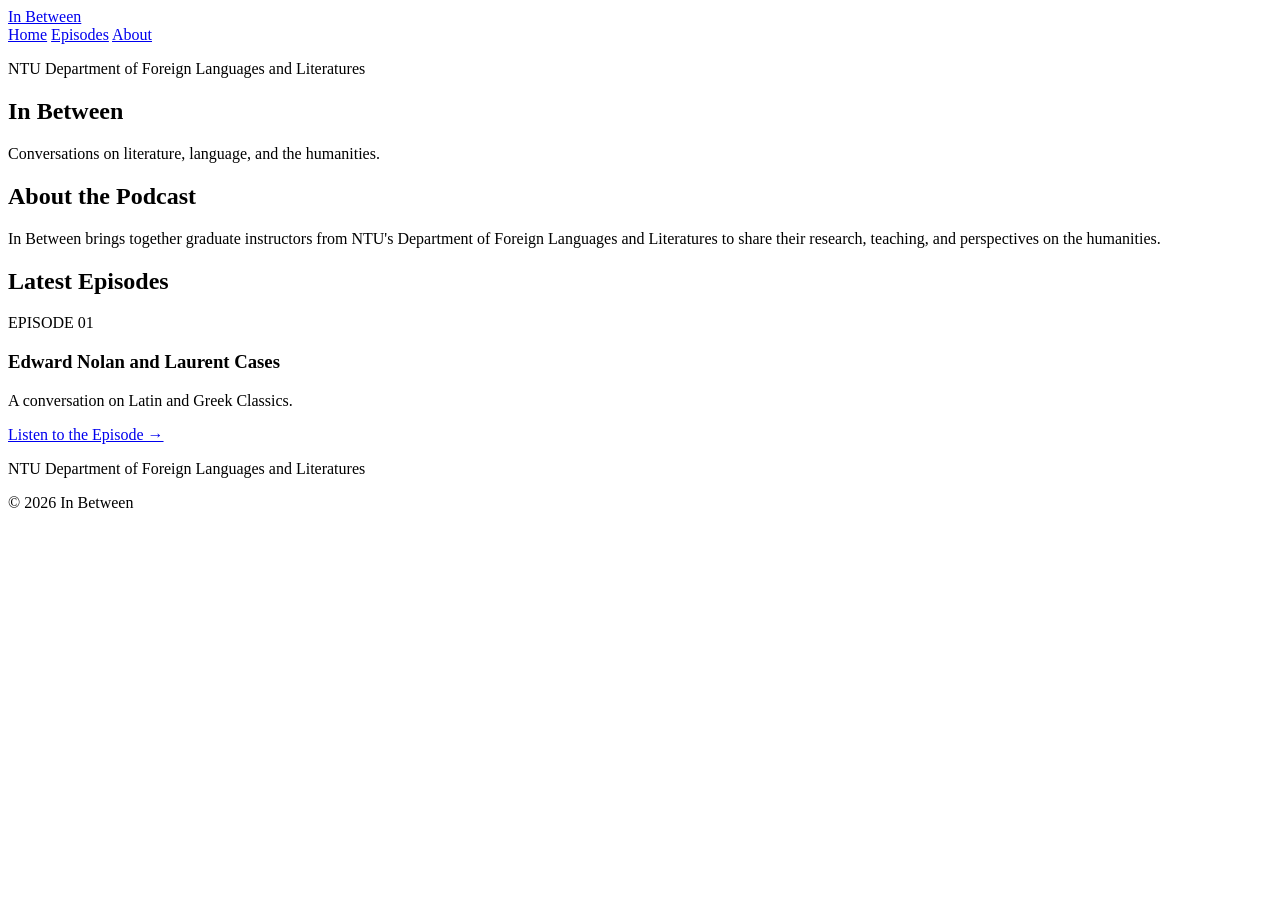
==== index.html @ 19f3ab72 "Create index.html" ====
<!DOCTYPE html>
<html lang="en">
<head>
    <meta charset="UTF-8">
    <meta name="viewport" content="width=device-width, initial-scale=1.0">

    <title>In Between | NTU DFLL Podcast</title>

    <link rel="stylesheet" href="css/style.css">
</head>

<body>

    <header class="site-header">
        <a href="index.html" class="logo">In Between</a>

        <nav>
            <a href="index.html">Home</a>
            <a href="#episodes">Episodes</a>
            <a href="#about">About</a>
        </nav>
    </header>

    <main>

        <section class="hero">
            <p class="eyebrow">NTU Department of Foreign Languages and Literatures</p>

            <h1>In Between</h1>

            <p class="hero-description">
                Conversations on literature, language, and the humanities.
            </p>
        </section>

        <section id="about" class="about">
            <h2>About the Podcast</h2>

            <p>
                In Between brings together graduate instructors
                from NTU's Department of Foreign Languages and
                Literatures to share their research, teaching,
                and perspectives on the humanities.
            </p>
        </section>

        <section id="episodes" class="episodes">
            <h2>Latest Episodes</h2>

            <div class="episode-card">
                <p class="episode-number">EPISODE 01</p>

                <h3>Edward Nolan and Laurent Cases</h3>

                <p>
                    A conversation on Latin and Greek Classics.
                </p>

                <a href="episodes/episode-01.html" class="read-more">
                    Listen to the Episode →
                </a>
            </div>

        </section>

    </main>

    <footer>
        <p>
            NTU Department of Foreign Languages and Literatures
        </p>
        <p>© 2026 In Between</p>
    </footer>

</body>
</html>
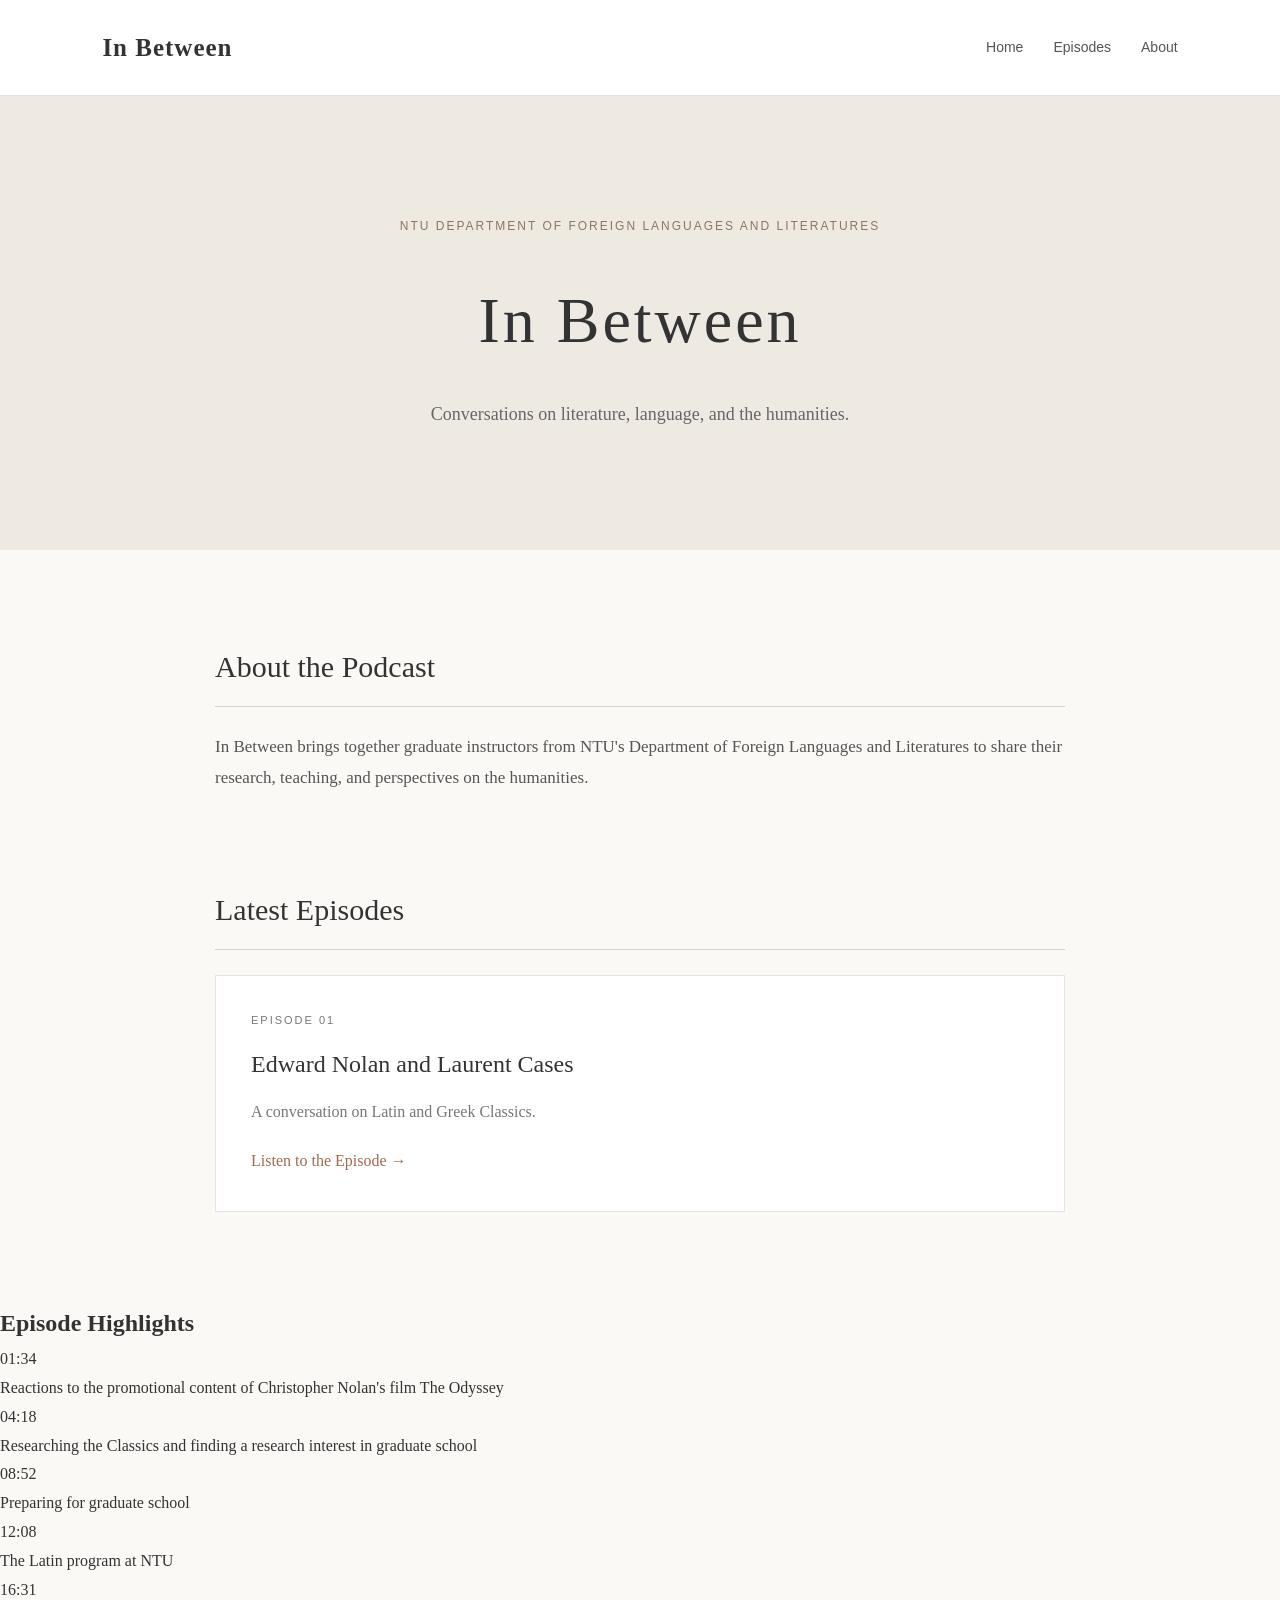
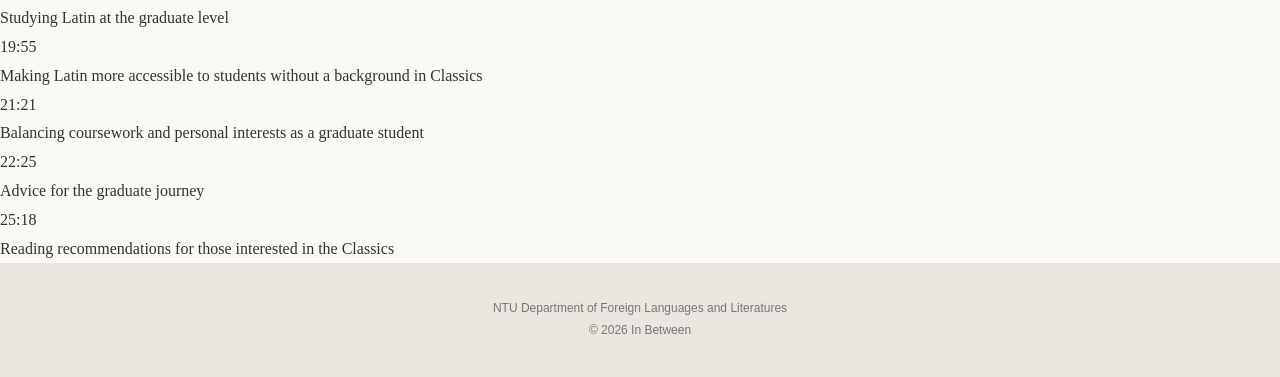
==== commit 8ff4a9bd: "Update index.html" ====
--- a/index.html
+++ b/index.html
@@ -63,6 +63,61 @@
             </div>
 
         </section>
+        <!-- Episode Highlights -->
+        <section class="episode-highlights">
+        
+            <h2>Episode Highlights</h2>
+        
+            <div class="timestamp-list">
+        
+                <div class="timestamp-item">
+                    <span class="timestamp">01:34</span>
+                    <p>Reactions to the promotional content of Christopher Nolan's film The Odyssey</p>
+                </div>
+        
+                <div class="timestamp-item">
+                    <span class="timestamp">04:18</span>
+                    <p>Researching the Classics and finding a research interest in graduate school</p>
+                </div>
+        
+                <div class="timestamp-item">
+                    <span class="timestamp">08:52</span>
+                    <p>Preparing for graduate school</p>
+                </div>
+        
+                <div class="timestamp-item">
+                    <span class="timestamp">12:08</span>
+                    <p>The Latin program at NTU</p>
+                </div>
+        
+                <div class="timestamp-item">
+                    <span class="timestamp">16:31</span>
+                    <p>Studying Latin at the graduate level</p>
+                </div>
+        
+                <div class="timestamp-item">
+                    <span class="timestamp">19:55</span>
+                    <p>Making Latin more accessible to students without a background in Classics</p>
+                </div>
+        
+                <div class="timestamp-item">
+                    <span class="timestamp">21:21</span>
+                    <p>Balancing coursework and personal interests as a graduate student</p>
+                </div>
+        
+                <div class="timestamp-item">
+                    <span class="timestamp">22:25</span>
+                    <p>Advice for the graduate journey</p>
+                </div>
+        
+                <div class="timestamp-item">
+                    <span class="timestamp">25:18</span>
+                    <p>Reading recommendations for those interested in the Classics</p>
+                </div>
+        
+            </div>
+        
+        </section>
 
     </main>
 
--- a/css/style.css
+++ b/css/style.css
@@ -0,0 +1,200 @@
+
+/* =========================
+   1. GENERAL SETTINGS
+========================= */
+
+* {
+    box-sizing: border-box;
+    margin: 0;
+    padding: 0;
+}
+
+html {
+    scroll-behavior: smooth;
+}
+
+body {
+    font-family: Georgia, "Times New Roman", serif;
+    color: #333333;
+    background-color: #faf9f6;
+    line-height: 1.8;
+}
+
+/* =========================
+   2. HEADER & NAVIGATION
+========================= */
+
+.site-header {
+    display: flex;
+    justify-content: space-between;
+    align-items: center;
+    padding: 25px 8%;
+    background-color: #ffffff;
+    border-bottom: 1px solid #e5e2dc;
+}
+
+.logo {
+    font-size: 25px;
+    font-weight: bold;
+    color: #333333;
+    text-decoration: none;
+    letter-spacing: 1px;
+}
+
+nav {
+    display: flex;
+    gap: 30px;
+}
+
+nav a {
+    color: #555555;
+    text-decoration: none;
+    font-family: Arial, sans-serif;
+    font-size: 14px;
+}
+
+nav a:hover {
+    color: #a16b50;
+}
+
+/* =========================
+   3. HOME PAGE HERO
+========================= */
+
+.hero {
+    text-align: center;
+    padding: 120px 20px;
+    background-color: #eeeae2;
+}
+
+.eyebrow {
+    font-family: Arial, sans-serif;
+    font-size: 12px;
+    letter-spacing: 2px;
+    text-transform: uppercase;
+    color: #8c7666;
+    margin-bottom: 25px;
+}
+
+.hero h1 {
+    font-size: 64px;
+    font-weight: normal;
+    letter-spacing: 3px;
+    margin-bottom: 20px;
+}
+
+.hero-description {
+    font-size: 18px;
+    color: #666666;
+}
+
+/* =========================
+   4. HOME PAGE CONTENT
+========================= */
+
+.about,
+.episodes {
+    max-width: 900px;
+    margin: 90px auto;
+    padding: 0 25px;
+}
+
+.about h2,
+.episodes h2 {
+    font-size: 30px;
+    font-weight: normal;
+    margin-bottom: 25px;
+    border-bottom: 1px solid #d8d2c8;
+    padding-bottom: 12px;
+}
+
+.about p {
+    font-size: 17px;
+    color: #555555;
+}
+
+/* =========================
+   5. EPISODE CARD
+========================= */
+
+.episode-card {
+    background-color: #ffffff;
+    padding: 35px;
+    border: 1px solid #e8e4dc;
+    margin-top: 25px;
+}
+
+.episode-number {
+    font-family: Arial, sans-serif;
+    font-size: 11px;
+    letter-spacing: 2px;
+    color: #a16b50;
+    margin-bottom: 12px;
+}
+
+.episode-card h3 {
+    font-size: 24px;
+    font-weight: normal;
+    margin-bottom: 12px;
+}
+
+.episode-card p {
+    color: #777777;
+}
+
+.read-more {
+    display: inline-block;
+    margin-top: 20px;
+    color: #a16b50;
+    text-decoration: none;
+}
+
+.read-more:hover {
+    text-decoration: underline;
+}
+
+/* =========================
+   6. FOOTER
+========================= */
+
+footer {
+    text-align: center;
+    padding: 35px 20px;
+    background-color: #eae6df;
+    color: #777777;
+    font-family: Arial, sans-serif;
+    font-size: 12px;
+}
+
+/* =========================
+   7. MOBILE RESPONSIVE
+========================= */
+
+@media (max-width: 600px) {
+
+    .site-header {
+        flex-direction: column;
+        gap: 15px;
+    }
+
+    nav {
+        gap: 18px;
+    }
+
+    .hero {
+        padding: 80px 20px;
+    }
+
+    .hero h1 {
+        font-size: 42px;
+    }
+
+    .about,
+    .episodes {
+        margin: 60px auto;
+    }
+
+    .episode-card {
+        padding: 25px;
+    }
+}
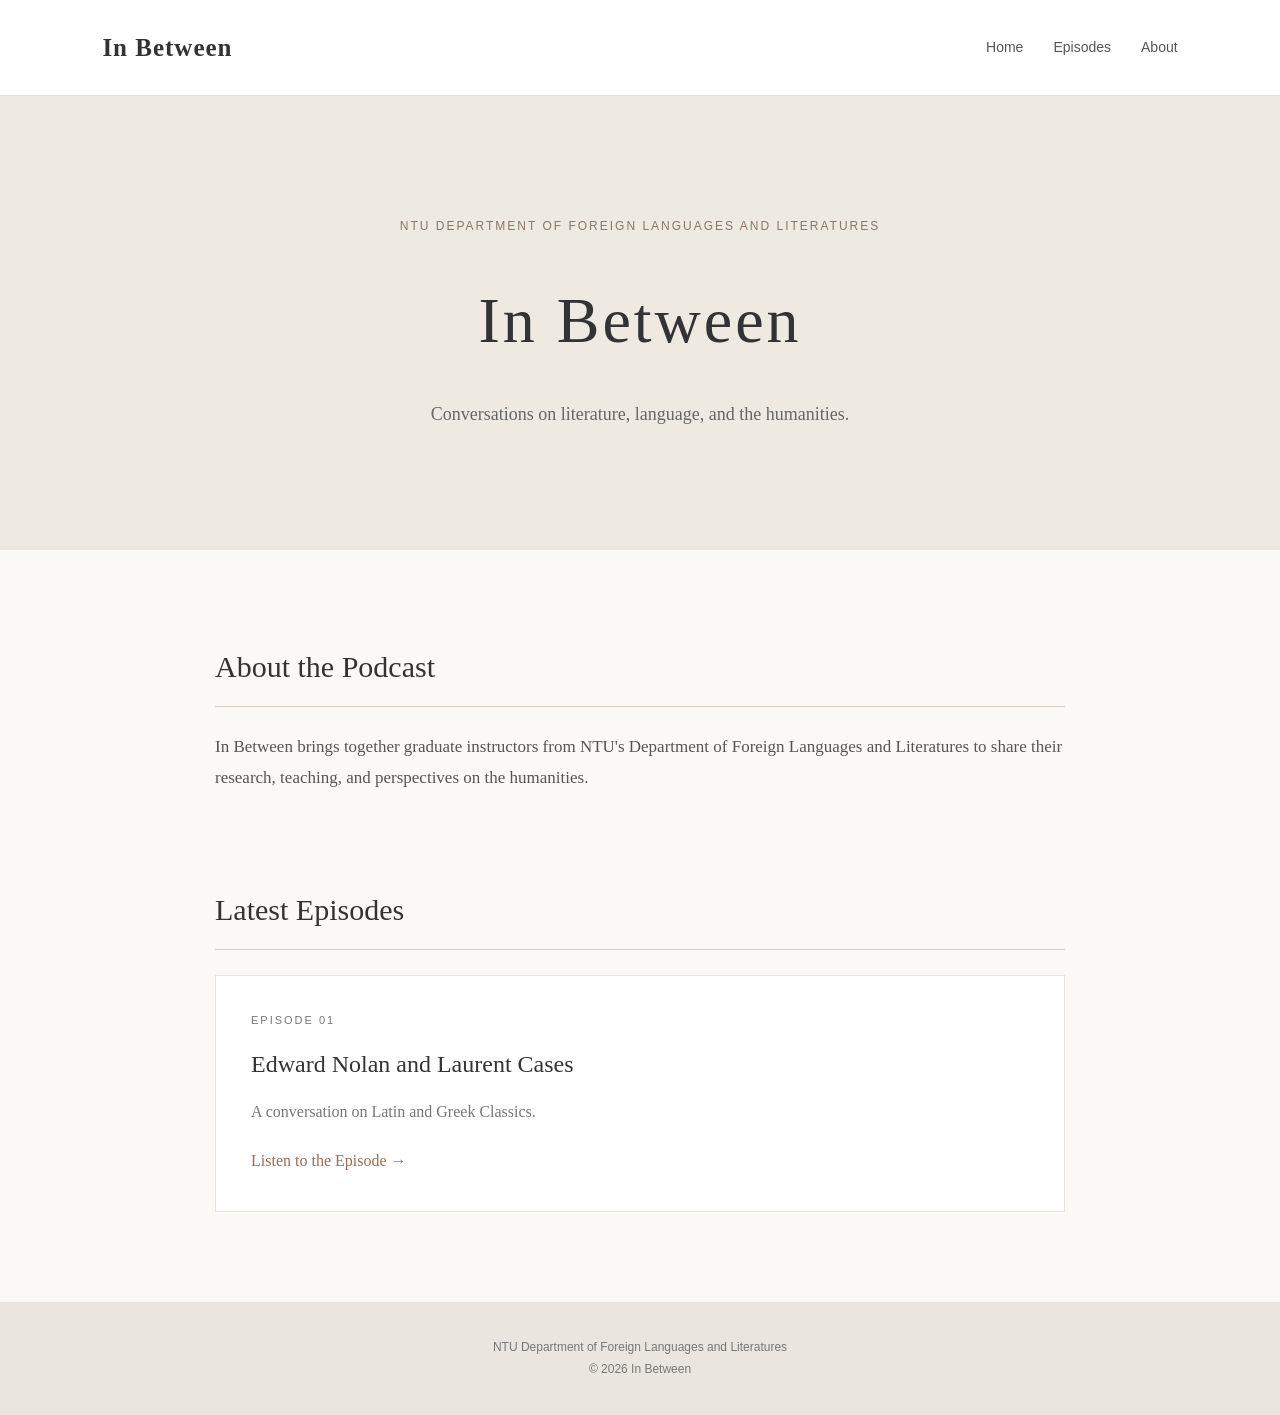
==== commit 1b5beee4: "Update index.html" ====
--- a/index.html
+++ b/index.html
@@ -63,61 +63,6 @@
             </div>
 
         </section>
-        <!-- Episode Highlights -->
-        <section class="episode-highlights">
-        
-            <h2>Episode Highlights</h2>
-        
-            <div class="timestamp-list">
-        
-                <div class="timestamp-item">
-                    <span class="timestamp">01:34</span>
-                    <p>Reactions to the promotional content of Christopher Nolan's film The Odyssey</p>
-                </div>
-        
-                <div class="timestamp-item">
-                    <span class="timestamp">04:18</span>
-                    <p>Researching the Classics and finding a research interest in graduate school</p>
-                </div>
-        
-                <div class="timestamp-item">
-                    <span class="timestamp">08:52</span>
-                    <p>Preparing for graduate school</p>
-                </div>
-        
-                <div class="timestamp-item">
-                    <span class="timestamp">12:08</span>
-                    <p>The Latin program at NTU</p>
-                </div>
-        
-                <div class="timestamp-item">
-                    <span class="timestamp">16:31</span>
-                    <p>Studying Latin at the graduate level</p>
-                </div>
-        
-                <div class="timestamp-item">
-                    <span class="timestamp">19:55</span>
-                    <p>Making Latin more accessible to students without a background in Classics</p>
-                </div>
-        
-                <div class="timestamp-item">
-                    <span class="timestamp">21:21</span>
-                    <p>Balancing coursework and personal interests as a graduate student</p>
-                </div>
-        
-                <div class="timestamp-item">
-                    <span class="timestamp">22:25</span>
-                    <p>Advice for the graduate journey</p>
-                </div>
-        
-                <div class="timestamp-item">
-                    <span class="timestamp">25:18</span>
-                    <p>Reading recommendations for those interested in the Classics</p>
-                </div>
-        
-            </div>
-        
-        </section>
 
     </main>
 
